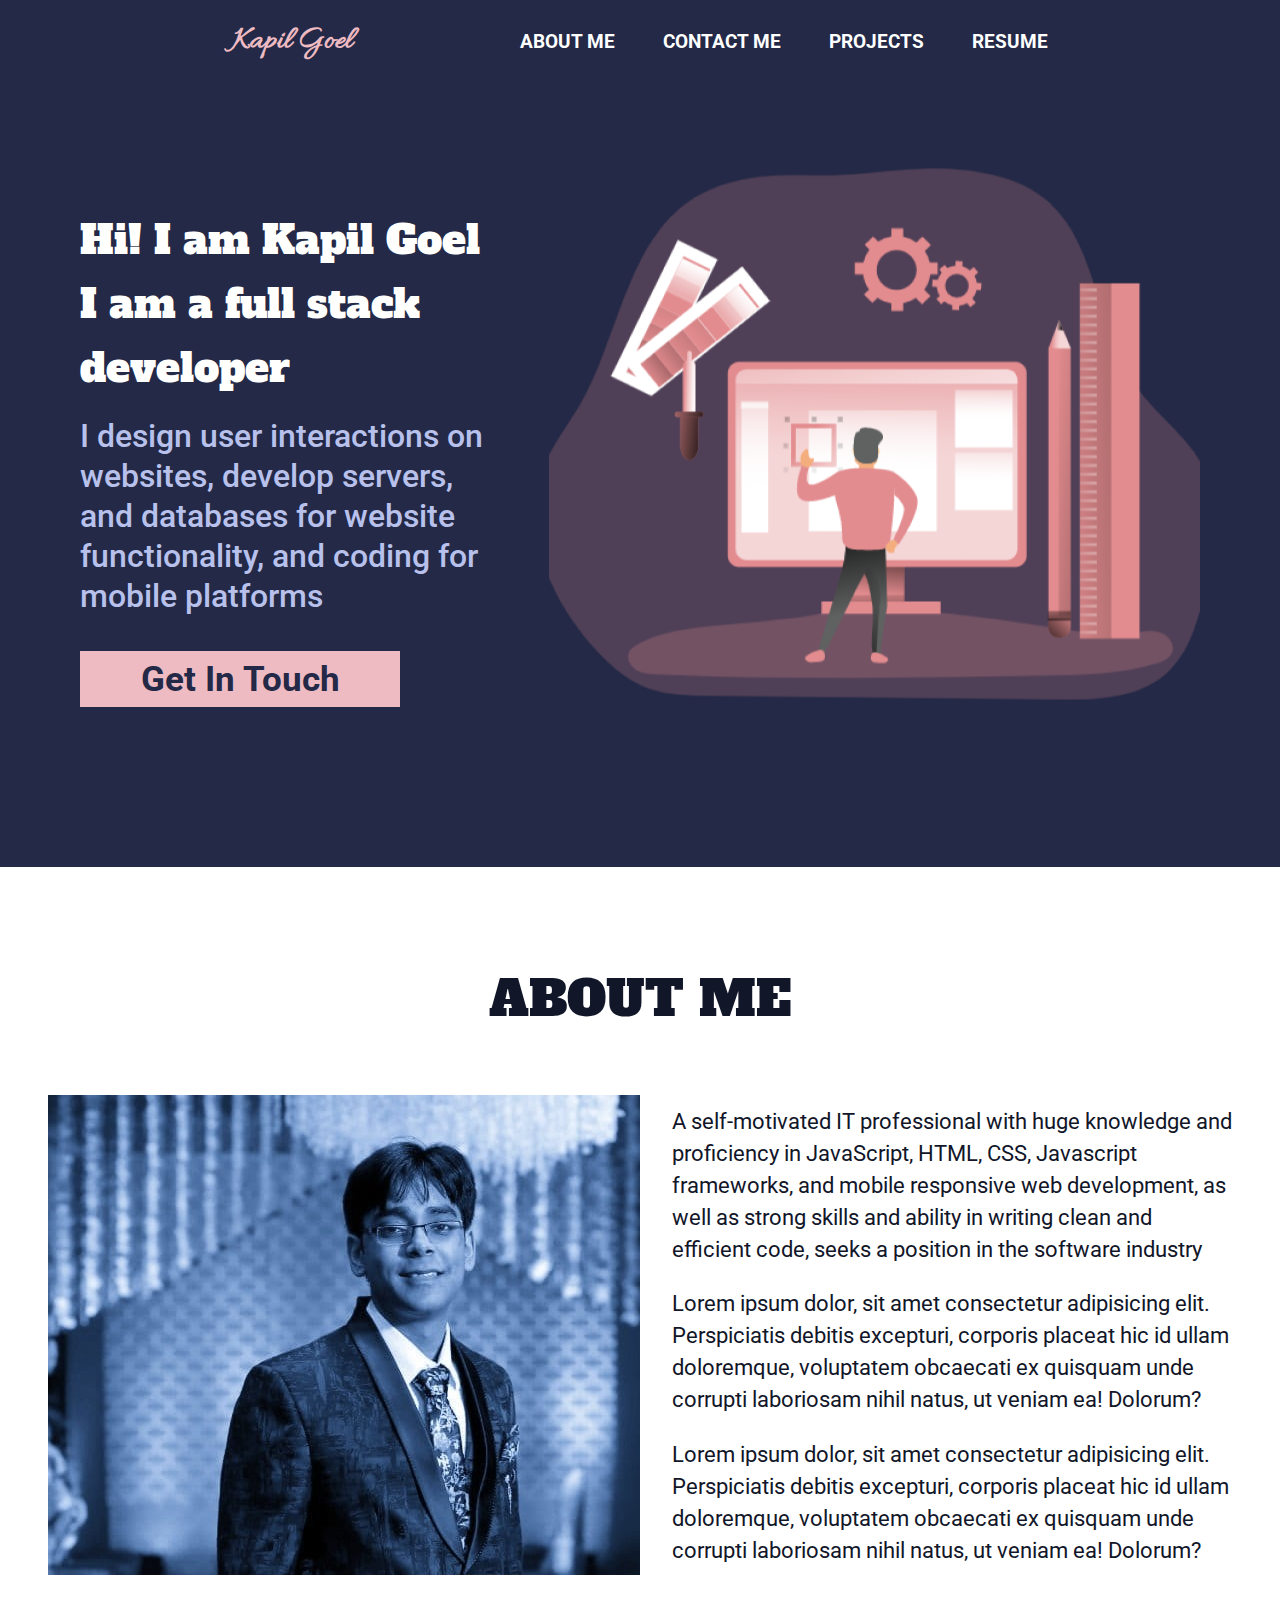
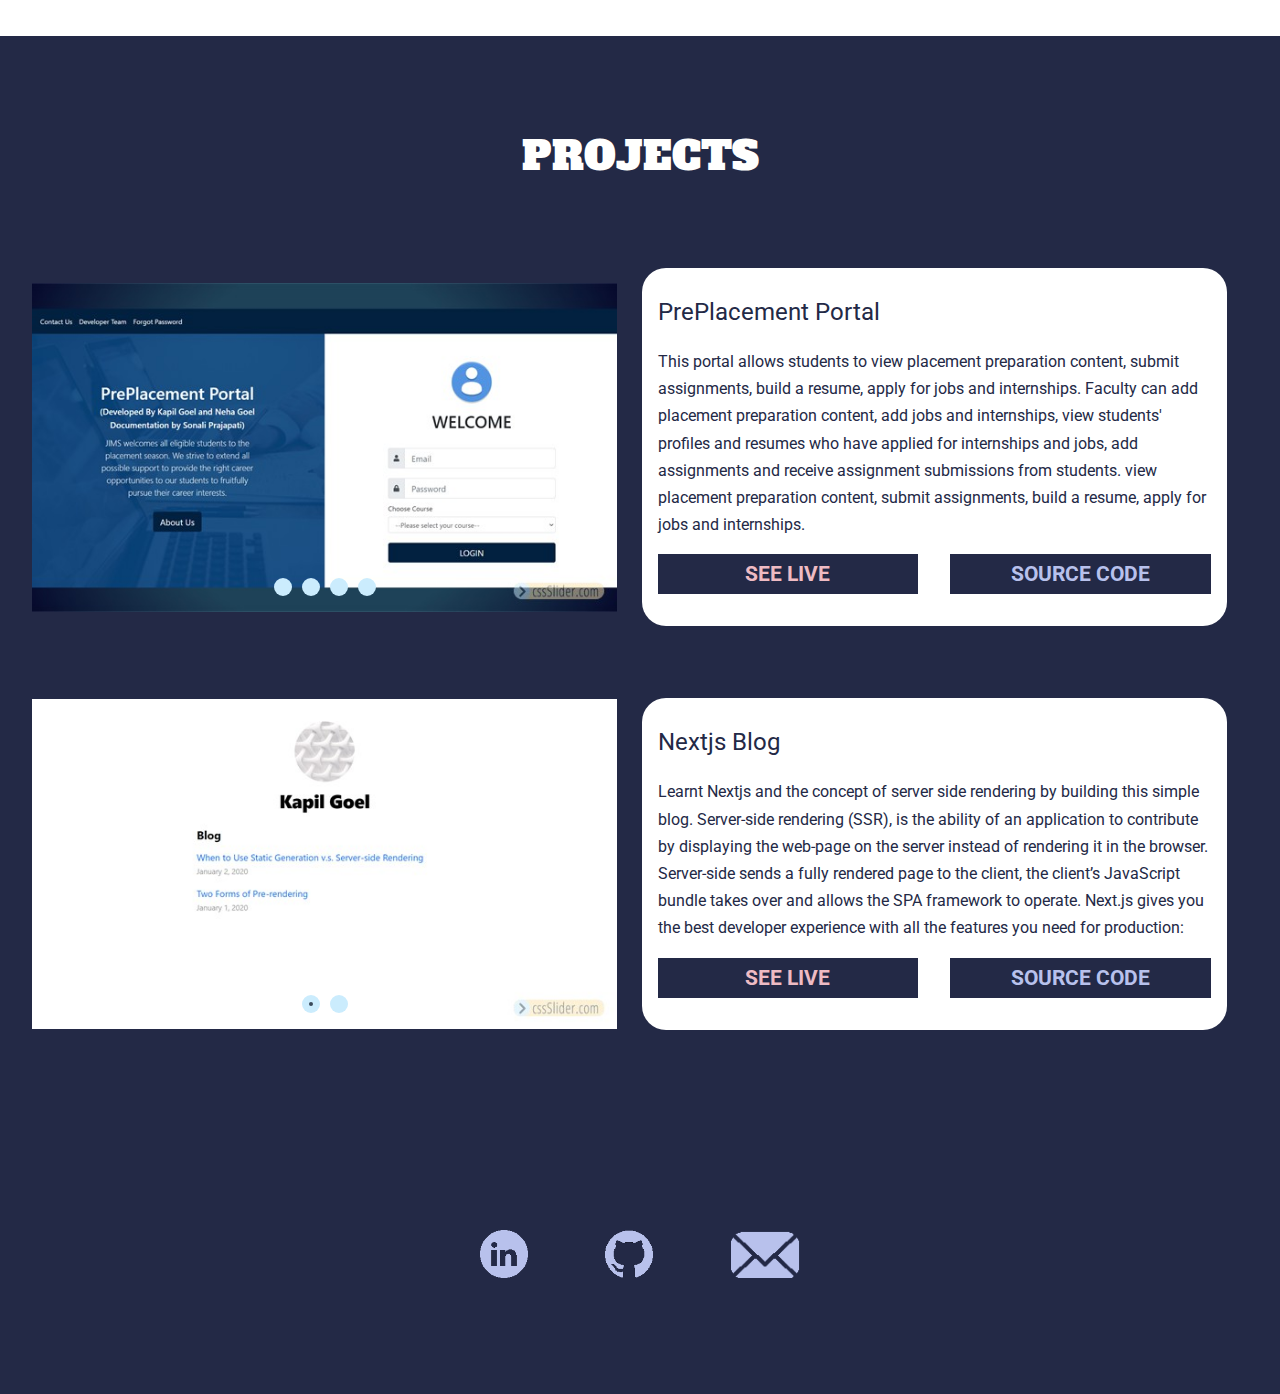
==== index.html @ 5feef0bc "first commit" ====
<!DOCTYPE html>
<html lang="en">
  <head>
    <meta charset="UTF-8" />
    <meta http-equiv="X-UA-Compatible" content="IE=edge" />
    <meta name="viewport" content="width=device-width, initial-scale=1.0" />
    <link rel="preconnect" href="https://fonts.gstatic.com" />
    <link
      href="https://fonts.googleapis.com/css2?family=Alfa+Slab+One&family=Allura&family=Roboto:wght@400;500;700;900&display=swap"
      rel="stylesheet"
    />
    <link rel="stylesheet" href="styles.css" />
    <script src="script.js"></script>
    <title>Kapil Goel</title>
  </head>
  <body>
    <header id="navbar">
      <h1 class="logo" id="logo">Kapil Goel</h1>
      <input type="checkbox" id="nav-toggle" class="nav-toggle" />
      <nav>
        <ul id="nav-ul">
          <li><a href="#aboutme" id="link1">About Me</a></li>
          <li><a href="mailto:kapil.wq@gmail.com" id="link2">Contact Me</a></li>
          <li><a href="#projects" id="link3">Projects</a></li>
          <li><a href="/assets/res.pdf" id="link4" target="_blank">Resume</a></li>
        </ul>
      </nav>
      <label for="nav-toggle" class="nav-toggle-label">
        <span></span>
      </label>
    </header>
    <section class="hero">
      <div class="hero__left">
        <p class="headline">
          <span>Hi! I am Kapil Goel</span>
          <span>I am a full stack developer</span>
        </p>
        <p class="hero__desc">
          I design user interactions on websites, develop servers, and databases
          for website functionality, and coding for mobile platforms
        </p>
        <a href="mailto:kapil.wq@gmail.com" class="getintouch"
          ><p>Get In Touch</p></a
        >
      </div>
      <div class="hero__image">
        <img src="/assets/image1.png" alt="" />
      </div>
    </section>
    <section class="aboutme" id="aboutme">
      <p class="aboutme__heading">ABOUT ME</p>
      <div class="aboutme__container">
        <div class="aboutme__image"></div>
        <div class="aboutme__para">
          <p>
            A self-motivated IT professional with huge knowledge and proficiency in JavaScript, 
            HTML, CSS, Javascript frameworks, and mobile responsive web development, as 
            well as strong skills and ability in writing clean and efficient code, seeks a position in 
            the software industry
          </p>
          <p>
           Lorem ipsum dolor, sit amet consectetur adipisicing elit. Perspiciatis debitis excepturi, corporis placeat hic id ullam doloremque, voluptatem obcaecati ex quisquam unde corrupti laboriosam nihil natus, ut veniam ea! Dolorum?
          </p>
          <p>
            Lorem ipsum dolor, sit amet consectetur adipisicing elit. Perspiciatis debitis excepturi, corporis placeat hic id ullam doloremque, voluptatem obcaecati ex quisquam unde corrupti laboriosam nihil natus, ut veniam ea! Dolorum?
           </p>
        </div>
      </div>
    </section>
    <section class="projects" id="projects">
      <p>PROJECTS</p>
      <div class="project-container">
        
        <div class="project-images">
          <!-- Start cssSlider.com -->
		<!-- Generated by cssSlider.com 2.1 -->
		<link rel="stylesheet" href="cssslider_files/csss_engine1/style.css">
		<!--[if IE]><link rel="stylesheet" href="cssslider_files/csss_engine1/ie.css"><![endif]-->
		<!--[if lte IE 9]><script type="text/javascript" src="cssslider_files/csss_engine1/ie.js"></script><![endif]-->
		 <div class='csslider1 no-autoplay '>
		<input name="cs_anchor1" id='cs_slide1_0' type="radio" class='cs_anchor slide' checked>
		<input name="cs_anchor1" id='cs_slide1_1' type="radio" class='cs_anchor slide' >
		<input name="cs_anchor1" id='cs_slide1_2' type="radio" class='cs_anchor slide' >
		<input name="cs_anchor1" id='cs_slide1_3' type="radio" class='cs_anchor slide' >
		<ul>
			<li class="cs_skeleton"><img src="cssslider_files/csss_images1/pr11.jpg" style="width: 100%;"></li>
			<li class='num0 img slide'> <img src='cssslider_files/csss_images1/pr11.jpg' alt='pr1-1' title='pr1-1' /></li>
			<li class='num1 img slide'> <img src='cssslider_files/csss_images1/pr12.jpg' alt='pr1-2' title='pr1-2' /></li>
			<li class='num2 img slide'> <img src='cssslider_files/csss_images1/pr13.jpg' alt='pr1-3' title='pr1-3' /></li>
			<li class='num3 img slide'> <img src='cssslider_files/csss_images1/pr14.jpg' alt='pr1-4' title='pr1-4' /></li>
		</ul><div class="cs_engine"><a href="http://cssslider.com">cssslider.com</a> by cssSlider.com v2.1</div>
		
		
		<div class='cs_arrowprev'>
			<label class='num0' for='cs_slide1_0'><span><i></i><b></b></span></label>
			<label class='num1' for='cs_slide1_1'><span><i></i><b></b></span></label>
			<label class='num2' for='cs_slide1_2'><span><i></i><b></b></span></label>
			<label class='num3' for='cs_slide1_3'><span><i></i><b></b></span></label>
		</div>
		<div class='cs_arrownext'>
			<label class='num0' for='cs_slide1_0'><span><i></i><b></b></span></label>
			<label class='num1' for='cs_slide1_1'><span><i></i><b></b></span></label>
			<label class='num2' for='cs_slide1_2'><span><i></i><b></b></span></label>
			<label class='num3' for='cs_slide1_3'><span><i></i><b></b></span></label>
		</div>
		<div class='cs_bullets'>
			<label class='num0' for='cs_slide1_0'> <span class='cs_point'></span>
				<span class='cs_thumb'><img src='cssslider_files/csss_tooltips1/pr11.jpg' alt='pr1-1' title='pr1-1' /></span></label>
			<label class='num1' for='cs_slide1_1'> <span class='cs_point'></span>
				<span class='cs_thumb'><img src='cssslider_files/csss_tooltips1/pr12.jpg' alt='pr1-2' title='pr1-2' /></span></label>
			<label class='num2' for='cs_slide1_2'> <span class='cs_point'></span>
				<span class='cs_thumb'><img src='cssslider_files/csss_tooltips1/pr13.jpg' alt='pr1-3' title='pr1-3' /></span></label>
			<label class='num3' for='cs_slide1_3'> <span class='cs_point'></span>
				<span class='cs_thumb'><img src='cssslider_files/csss_tooltips1/pr14.jpg' alt='pr1-4' title='pr1-4' /></span></label>
		</div>
		</div>
		<!-- End cssSlider.com -->
        </div>
        <div class="project__description-container">
          <p class="project-title">PrePlacement Portal</p>
          <p class="project-description">
            This portal allows students to view placement preparation content, submit assignments, build a resume, apply for jobs and internships. 
            Faculty can add placement preparation content, add jobs and internships, view students' profiles and resumes who have applied for internships 
            and jobs, add assignments and receive assignment submissions from students. view placement preparation content, submit assignments, build a resume, apply for jobs and internships.
          </p>
          <div class="project-buttons">
          <a href="https://placementpre.netlify.app/" class="seelive" target="_blank"
            ><p>SEE LIVE</p></a
          >
          <a href="https://github.com/kapilgoel1/Pre-Placement-Portal-Frontend" class="sourcecode" target="_blank"
            ><p>SOURCE CODE</p></a
          >
          </div>
        </div>
      </div>

      <div class="project-container">
        
        <div class="project-images">
         <!-- Start cssSlider.com -->
		<!-- Generated by cssSlider.com 2.1 -->
		<link rel="stylesheet" href="cssslider2_files/csss_engine1/style.css">
		<!--[if IE]><link rel="stylesheet" href="cssslider2_files/csss_engine1/ie.css"><![endif]-->
		<!--[if lte IE 9]><script type="text/javascript" src="cssslider2_files/csss_engine1/ie.js"></script><![endif]-->
		 <div class='csslider1 no-autoplay '>
		<input name="cs_anchor1" id='cs_slide1_0' type="radio" class='cs_anchor slide' checked>
		<input name="cs_anchor1" id='cs_slide1_1' type="radio" class='cs_anchor slide' >
		<input name="cs_anchor1" id='cs_play1' type="radio" class='cs_anchor' >
		<input name="cs_anchor1" id='cs_pause1_0' type="radio" class='cs_anchor pause'>
		<input name="cs_anchor1" id='cs_pause1_1' type="radio" class='cs_anchor pause'>
		<ul>
			<li class="cs_skeleton"><img src="cssslider2_files/csss_images1/pr21.jpg" style="width: 100%;"></li>
			<li class='num0 img slide'> <img src='cssslider2_files/csss_images1/pr21.jpg' alt='pr2-1' title='pr2-1' /></li>
			<li class='num1 img slide'> <img src='cssslider2_files/csss_images1/pr22.jpg' alt='pr2-2' title='pr2-2' /></li>
		</ul><div class="cs_engine"><a href="http://cssslider.com">cssslider.com</a> by cssSlider.com v2.1</div>
		
		<div class='cs_play_pause'>
			<label class='cs_play' for='cs_play1'><span><i></i><b></b></span></label>
			<label class='cs_pause num0' for='cs_pause1_0'><span><i></i><b></b></span></label>
			<label class='cs_pause num1' for='cs_pause1_1'><span><i></i><b></b></span></label>
			</div>
		<div class='cs_arrowprev'>
			<label class='num0' for='cs_slide1_0'><span><i></i><b></b></span></label>
			<label class='num1' for='cs_slide1_1'><span><i></i><b></b></span></label>
		</div>
		<div class='cs_arrownext'>
			<label class='num0' for='cs_slide1_0'><span><i></i><b></b></span></label>
			<label class='num1' for='cs_slide1_1'><span><i></i><b></b></span></label>
		</div>
		<div class='cs_bullets'>
			<label class='num0' for='cs_slide1_0'> <span class='cs_point'></span>
				<span class='cs_thumb'><img src='cssslider2_files/csss_tooltips1/pr21.jpg' alt='pr2-1' title='pr2-1' /></span></label>
			<label class='num1' for='cs_slide1_1'> <span class='cs_point'></span>
				<span class='cs_thumb'><img src='cssslider2_files/csss_tooltips1/pr22.jpg' alt='pr2-2' title='pr2-2' /></span></label>
		</div>
		</div>
		<!-- End cssSlider.com -->
        
        
        </div>
        <div class="project__description-container">
          <p class="project-title">Nextjs Blog</p>
          <p class="project-description">
            Learnt Nextjs and the concept of server side rendering by building this simple blog. 
            Server-side rendering (SSR), is the ability of an application to contribute by displaying 
            the web-page on the server instead of rendering it in the browser. Server-side sends a fully 
            rendered page to the client, the client’s JavaScript bundle takes over and allows the SPA framework to operate.
            Next.js gives you the best developer experience with all the features you need for production: 
          </p>
          <div class="project-buttons">
          <a href="nextjs-blog-rose-kappa.vercel.app" class="seelive" target="_blank"
            ><p>SEE LIVE</p></a
          >
          <a href="https://github.com/kapilgoel1/nextjs-blog" class="sourcecode" target="_blank"
            ><p>SOURCE CODE</p></a
          >
          </div>
        </div>
      </div>
    </section>

    <section class="contact-section">
      <div class="contact-links-group">


     
      <a href="https://www.linkedin.com/in/kapil-goel-820b36113/"><img src="/assets//image 5.png" alt=""></a>
      <a href="https://github.com/kapilgoel1"><img src="/assets//image 6.png" alt=""></a>
      <a href="mailto:kapil.wq@gmail.com"><img src="/assets//image 7.png" alt=""></a>
    </div>
    </section>
  </body>
</html>
---- styles.css ----
@import url('https://fonts.googleapis.com/css?family=Work+Sans:300,600');

:root {
  --background: #232946;
}

*,
*::before,
*::after {
  box-sizing: border-box;
}

body {
  margin: 0;
  font-family: Roboto;
  font-weight: 400;
}

/* navigation styles start here */

header {
  background: var(--background);
  text-align: center;
  position: fixed;
  z-index: 999;
  width: 100%;
}

/* changed this from the tutorial video to
   allow it to gain focus, making it tabbable */
.nav-toggle {
  position: absolute !important;
  top: -9999px !important;
  left: -9999px !important;
}

.nav-toggle:focus ~ .nav-toggle-label {
  outline: 3px solid rgba(lightblue, 0.75);
}

.nav-toggle-label {
  position: absolute;
  top: 0;
  left: 0;
  margin-left: 1em;
  height: 100%;
  display: flex;
  align-items: center;
}

.nav-toggle-label span,
.nav-toggle-label span::before,
.nav-toggle-label span::after {
  display: block;
  background: white;
  height: 2px;
  width: 2em;
  border-radius: 2px;
  position: relative;
}

.nav-toggle-label span::before,
.nav-toggle-label span::after {
  content: '';
  position: absolute;
}

.nav-toggle-label span::before {
  bottom: 7px;
}

.nav-toggle-label span::after {
  top: 7px;
}

nav {
  position: absolute;
  text-align: left;
  top: 100%;
  left: 0;
  background: var(--background);
  width: 100%;
  transform: scale(1, 0);
  transform-origin: top;
  transition: transform 400ms ease-in-out;
}

nav ul {
  margin: 0;
  padding: 0;
  list-style: none;
}

nav li {
  margin-bottom: 1em;
  margin-left: 1em;
}

nav a {
  color: white;
  text-decoration: none;
  font-size: 1.2rem;
  text-transform: uppercase;
  opacity: 0;
  transition: opacity 150ms ease-in-out;
  font-weight: bold;
}

nav a:hover {
  color: #000;
}

.nav-toggle:checked ~ nav {
  transform: scale(1, 1);
}

.nav-toggle:checked ~ nav a {
  opacity: 1;
  transition: opacity 250ms ease-in-out 250ms;
}

.logo {
  font-family: 'Allura', cursive;
  color: #eebbc3;
}

.logo-down {
  font-family: 'Allura', cursive;
  color: #232946;
}

@media screen and (min-width: 800px) {
  .nav-toggle-label {
    display: none;
  }

  header {
    display: grid;
    grid-template-columns: 1fr auto minmax(600px, 3fr) 1fr;
  }

  .logo {
    grid-column: 2 / 3;
  }

  nav {
    all: unset; /* this causes issues with Edge, since it's unsupported */

    /* the following lines are not from my video, but add Edge support */
    position: relative;
    text-align: left;
    transition: none;
    transform: scale(1, 1);
    background: none;
    top: initial;
    left: initial;
    /* end Edge support stuff */

    grid-column: 3 / 4;
    display: flex;
    justify-content: flex-end;
    align-items: center;
  }

  nav ul {
    display: flex;
  }

  nav li {
    margin-left: 3em;
    margin-bottom: 0;
  }

  nav a {
    opacity: 1;
    position: relative;
  }

  nav a::before {
    content: '';
    display: block;
    height: 5px;
    background: black;
    position: absolute;
    top: -0.75em;
    left: 0;
    right: 0;
    transform: scale(0, 1);
    transition: transform ease-in-out 250ms;
  }

  nav a:hover::before {
    transform: scale(1, 1);
  }
}

.scroll {
  background: #eebbc3;
  color: #232946;
}

.navbar-down {
  color: #232946;
}

.hero {
  padding: 10rem 5rem;
  text-align: center;

  background: #232946;
}

.headline {
  font-family: Alfa Slab One;
  font-style: normal;
  font-weight: normal;
  font-size: 2.5rem;
  line-height: 4rem;
  color: #fffffe;
  margin-bottom: 0;
  margin-top: 1rem;
}

.headline span {
  display: block;
}

.hero__desc {
  font-family: Roboto;
  font-style: normal;
  font-weight: 500;
  font-size: 2rem;
  line-height: 2.5rem;
  color: #b8c1ec;
  margin-top: 1rem;
}

.getintouch {
  display: block;
  text-decoration: none;
  width: 20rem;
  height: 3.5rem;
  background: #eebbc3;
  font-weight: bold;
  font-size: 2.2rem;
  text-align: center;
  color: #232946;
  line-height: 3.5rem;
  margin: 0 auto;
}

.hero__image {
  display: none;
}

.aboutme {
  padding: 3rem;
  text-align: center;
}

.aboutme__heading {
  font-family: Alfa Slab One;
  font-style: normal;
  font-weight: normal;
  font-size: 3.1rem;

  color: #121629;
}

.aboutme__image {
  background-image: url('/assets/photo4.jpg');
  height: 480px;
  background-repeat: no-repeat;
  width: 400px;
  margin: auto;
  background-position: 30% 0%;
}

.aboutme__para {
  font-family: Roboto;
  font-style: normal;
  font-weight: 400;
  font-size: 1.4rem;
  line-height: 2rem;

  color: #121629;
}

.projects {
  background-color: #232946;
  text-align: center;
  padding-top: 3rem;
}

.projects > p {
  font-family: Alfa Slab One;
  font-style: normal;
  font-weight: normal;
  font-size: 2.5rem;
  line-height: 4rem;
  text-align: center;
  color: #fffffe;
  padding-bottom: 1.5rem;
}

.project-images {
  display: flex;
  justify-content: center;
}

.project__description-container {
  background-color: #ffffff;
  max-width: 50rem;
  border-radius: 1.5rem;
  margin: 1rem auto;
  padding: 2rem 1rem;
}

.seelive {
  display: block;
  text-decoration: none;
  width: 20rem;
  height: 2.5rem;
  background: #232946;
  font-family: Roboto;
  font-style: normal;
  font-weight: bold;
  font-size: 1.3rem;
  text-align: center;
  color: #eebbc3;
  line-height: 2.5rem;
  margin: 0 auto;
}

.seelive > p {
  margin: 0;
}

.sourcecode {
  display: block;
  text-decoration: none;
  width: 20rem;
  height: 2.5rem;
  background: #232946;
  font-family: Roboto;
  font-style: normal;
  font-weight: bold;
  font-size: 1.3rem;
  text-align: center;
  color: #b8c1ec;
  line-height: 2.5rem;
  margin: 0 auto;
}

.sourcecode > p {
  margin: 0;
}

.project-title {
  font-size: 1.5rem;
  line-height: 1.5rem;
  color: #232946;
  margin-top: 0;
}

.project-description {
  font-size: 1rem;
  line-height: 1.7rem;

  color: #232946;
}

.project-buttons {
  display: flex;
  align-items: center;
  width: 100%;
}

.project-container {
  padding-bottom: 2.5rem;
}

.contact-section {
  background-color: #232946;
  padding-top: 9rem;
  padding-bottom: 7rem;
}

.contact-links-group {
  max-width: 20rem;
  display: flex;
  justify-content: space-between;
  margin: auto;
}

.contact-links-group img {
  height: 3rem;
}

@media only screen and (min-width: 1200px) {
  .hero {
    display: flex;
    text-align: left;
  }

  .getintouch {
    margin: 0 0;
  }

  .hero__left {
    padding-right: 2rem;
  }

  .hero__image {
    display: block;
    padding-left: 2rem;
  }

  .hero__image img {
    position: relative;
    top: 50%;
    transform: translateY(-50%);
  }

  .headline {
    margin-top: 3rem;
  }

  .aboutme__container {
    display: flex;
  }
  .aboutme__image {
    flex: 1 1 50%;
    background-position: 0% 0%;
  }
  .aboutme__para {
    flex: 1 1 50%;
    padding-left: 2rem;
    text-align: left;
  }
  .project-container {
    padding-left: 2rem;
    padding-right: 1.8rem;
    display: flex;
    align-items: center;
  }
  .project-images {
    width: 48%;
  }
  .project__description-container {
    width: 48%;
    text-align: left;
  }
  .seelive {
    margin-right: 1rem;
  }
  .sourcecode {
    margin-left: 1rem;
  }
}

@media only screen and (max-width: 700px) {
  .project__description-container {
    margin-left: 1rem;
    margin-right: 1rem;
  }
}
---- cssslider_files/csss_engine1/style.css ----
/* ------------- General ------------- */
@import url(https://fonts.googleapis.com/css?family=Open+Sans+Condensed:300&subset=latin,cyrillic-ext,greek-ext,greek,vietnamese,latin-ext,cyrillic);
@font-face {
	font-family: "cs-ctrl-basic";
	src: url("cs-ctrl-basic.eot");
	src: url("cs-ctrl-basic.eot#iefix") format("embedded-opentype"),
			url("cs-ctrl-basic.woff") format("woff"),
			url("cs-ctrl-basic.ttf") format("truetype"),
			url("cs-ctrl-basic.svg#basic") format("svg");
	font-weight: normal;
	font-style: normal;
}

.csslider1 {
  display: inline-block;
  position: relative;
  max-width: 640px;
  
  

  width: 100%;
}
.csslider1,
.csslider1 *,
.csslider1 *:after,
.csslider1 *:before {
  -webkit-box-sizing: content-box;
  -moz-box-sizing: content-box;
  box-sizing: content-box;
}
.csslider1 > .cs_anchor {
  display: none;
}
.csslider1 > ul {
  position: relative;
  z-index: 1;
  font-size: 0;
  line-height: 0;
  margin: 0 auto;
  padding: 0;
  
  overflow: hidden;
  white-space: nowrap;
}
.csslider1 > ul > .cs_skeleton {
  width: 100%;
  visibility: hidden;
  font-size: 0px;
  line-height: 0;
}

.csslider1 > ul > .slide.img img {
  width: 100%;
}



.csslider1 > ul > .slide.img a {
  font-size: 0pt;
  color: transparent;
}
.csslider1 > ul > .slide {
  position: relative;
  display: inline-block;
  width: 100%;
  height: 100%;
  overflow: hidden;
  font-size: 15px;
  font-size: initial;
  line-height: normal;
  white-space: normal;
  vertical-align: top;
  -webkit-box-sizing: border-box;
  -moz-box-sizing: border-box;
  box-sizing: border-box;

  -webkit-transform: translate3d(0,0,0);
  transform: translate3d(0,0,0);
}
.csslider1 .cs_engine{
  position: absolute;
  top: -9999px;
  left: -9999px;
  font-size: 0pt;
  opacity: 0;
  filter: alpha(opacity=0);
}

.csslider1 > ul > li.img,
.csslider1 > .cs_arrowprev,
.csslider1 > .cs_arrownext,
.csslider1 > .cs_bullets,
.csslider1 > .cs_play_pause {
  -webkit-touch-callout: none;
  -webkit-user-select: none;
  -moz-user-select: none;
  -ms-user-select: none;
  user-select: none;
}
/* ------------- /General Styles ------------- */

/* ------------- General Arrows ------------- */
.csslider1 > .cs_arrowprev,
.csslider1 > .cs_arrownext {
  position: absolute;
  top: 50%;
  z-index: 5;
  -webkit-box-sizing: content-box;
  -moz-box-sizing: content-box;
  box-sizing: content-box;
}
.csslider1 > .cs_arrowprev > label,
.csslider1 > .cs_arrownext > label {
  position: absolute;
  text-decoration: none;
  cursor: pointer;
  opacity: 0;
  z-index: -1;
}
.csslider1 > .cs_arrowprev {
  left: 0;
}
.csslider1 > .cs_arrownext {
  right: 0;
}

.csslider1 > .slide:checked ~ .cs_arrowprev > label,
.csslider1 > .slide:checked ~ .cs_arrownext > label {
  opacity: 0;
  z-index: -1;
}



.csslider1 > #cs_slide1_0:checked ~ .cs_arrowprev > label.num3,
.csslider1 > #cs_pause1_0:checked ~ .cs_arrowprev > label.num3,
.csslider1 > #cs_slide1_0:checked ~ .cs_arrownext > label.num1,
.csslider1 > #cs_pause1_0:checked ~ .cs_arrownext > label.num1, 
.csslider1 > #cs_slide1_1:checked ~ .cs_arrowprev > label.num0,
.csslider1 > #cs_pause1_1:checked ~ .cs_arrowprev > label.num0,
.csslider1 > #cs_slide1_1:checked ~ .cs_arrownext > label.num2,
.csslider1 > #cs_pause1_1:checked ~ .cs_arrownext > label.num2, 
.csslider1 > #cs_slide1_2:checked ~ .cs_arrowprev > label.num1,
.csslider1 > #cs_pause1_2:checked ~ .cs_arrowprev > label.num1,
.csslider1 > #cs_slide1_2:checked ~ .cs_arrownext > label.num3,
.csslider1 > #cs_pause1_2:checked ~ .cs_arrownext > label.num3, 
.csslider1 > #cs_slide1_3:checked ~ .cs_arrowprev > label.num2,
.csslider1 > #cs_pause1_3:checked ~ .cs_arrowprev > label.num2,
.csslider1 > #cs_slide1_3:checked ~ .cs_arrownext > label.num0,
.csslider1 > #cs_pause1_3:checked ~ .cs_arrownext > label.num0 {
  opacity: 1;
  z-index: 5;
}


/* ------------- /General Arrows ------------- */

/* ------------- General Bullets ------------- */
.csslider1 > .cs_bullets {
  position: absolute;
  left: 0;
  width: 100%;
  z-index: 6;
  font-size: 0;
  line-height: 8pt;
  text-align: center;
}
.csslider1 > .cs_bullets > div {
  margin-left: -50%;
  width: 100%;
}
.csslider1 > .cs_bullets > label {
  position: relative;
  display: inline-block;
  cursor: pointer;
}
.csslider1 > .cs_bullets > label > .cs_thumb {
  visibility: hidden;
  position: absolute;
  opacity: 0;
  z-index: 1;
  line-height: 0;
  left: -42.5px;
  top: -48px;
}
.csslider1 > .cs_bullets > label > .cs_thumb > img {
  max-width: none;
}
/* ------------- /General Bullets ------------- */

/* ------------- Effect ------------- */
.csslider1 > ul > .slide.num0 {
  left: 0%;
}
.csslider1 > ul > .slide.num1 {
  left: 100%;
}
.csslider1 > ul > .slide.num2 {
  left: 200%;
}
.csslider1 > ul > .slide.num3 {
  left: 300%;
}
 


.csslider1 > #cs_slide1_0:checked ~ ul > .slide,
.csslider1 > #cs_pause1_0:checked ~ ul > .slide {
  -webkit-transform: translateX(0%);
  transform: translateX(0%);
}
.csslider1 > #cs_slide1_1:checked ~ ul > .slide,
.csslider1 > #cs_pause1_1:checked ~ ul > .slide {
  -webkit-transform: translateX(-100%);
  transform: translateX(-100%);
}
.csslider1 > #cs_slide1_2:checked ~ ul > .slide,
.csslider1 > #cs_pause1_2:checked ~ ul > .slide {
  -webkit-transform: translateX(-200%);
  transform: translateX(-200%);
}
.csslider1 > #cs_slide1_3:checked ~ ul > .slide,
.csslider1 > #cs_pause1_3:checked ~ ul > .slide {
  -webkit-transform: translateX(-300%);
  transform: translateX(-300%);
}
 


.csslider1 > ul > .slide {
  position: absolute;
  top: 0;
  left: 0;
  display: inline-block;
  opacity: 1;

  -webkit-transition: -webkit-transform 600ms;
  transition: -webkit-transform 600ms, transform 600ms;

  
  -webkit-transform: scale(1);
  transform: scale(1);
}



/* ------------- /Effect ------------- */

/* ------------- Template Show on hover ------------- */
.csslider1 > .cs_play_pause {
  -webkit-transition: .4s all 0s ease;
  transition: .4s all 0s ease;
}
.csslider1 > .cs_arrowprev {
  -webkit-transition: .4s all .15s ease;
  transition: .4s all .15s ease;
}
.csslider1 > .cs_arrownext {
  -webkit-transition: .4s all .3s ease;
  transition: .4s all .3s ease;
}
.csslider1 > .cs_arrowprev,
.csslider1 > .cs_arrownext,
.csslider1 > .cs_play_pause {
  opacity: 0;
  -webkit-transform: translateY(-30px);
  transform: translateY(-30px);
}

.csslider1:hover > .cs_arrowprev,
.csslider1:hover > .cs_arrownext,
.csslider1:hover > .cs_play_pause {
  opacity: 1;
  -webkit-transform: translateY(0);
  transform: translateY(0);
}
/* ------------- /Template Show on hover ------------- */

/* ------------- Template Arrows ------------- */
.csslider1 > .cs_arrowprev > label,
.csslider1 > .cs_arrownext > label {
  padding: 17px;
  height: 23px;
  width: 23px;
  margin-top: -28px;
  margin-left: -28px;

  background-color: #CBECFD;

  border-radius: 50%;
}
.csslider1 > .cs_arrowprev > label,
.csslider1 > .cs_arrownext > label,
.csslider1 > .cs_arrowprev > label span:after,
.csslider1 > .cs_arrownext > label span:after {
  -webkit-transition: background-color 0.4s, color 0.4s;
  transition: background-color 0.4s, color 0.4s;
}
.csslider1 > .cs_arrowprev {
  margin-left: 2px;
  left: 45px;
}
.csslider1 > .cs_arrownext {
  margin-right: 2px;
  right: 45px;
}
.csslider1 > .cs_arrowprev > label span,
.csslider1 > .cs_arrownext > label span {
  display: block;
  color: #3A4A5A;
}
.csslider1 > .cs_arrowprev > label span:after,
.csslider1 > .cs_arrownext > label span:after {
  display: block;
  font: 21px "cs-ctrl-basic";
  line-height: 23px;
  text-align: center;
}
/* IE10+ hack */
_:-ms-input-placeholder, :root .csslider1 > .cs_arrowprev > label span:after {
  line-height: 29px;
}
_:-ms-input-placeholder, :root .csslider1 > .cs_arrownext > label span:after {
  line-height: 29px;
}

.csslider1 > .cs_arrowprev > label span:after {
  content: '\e800';
}
.csslider1 > .cs_arrownext > label span:after {
  content: '\e801';
}

.csslider1 > .cs_arrowprev:hover > label,
.csslider1 > .cs_arrownext:hover > label {
  background-color: #e5f6fe;
}

.csslider1 > .cs_arrownext:hover > label span {
  color: #000;
  -webkit-animation: nextArrow1 .7s infinite ease-in-out;
  animation: nextArrow1 .7s infinite ease-in-out;
}
.csslider1 > .cs_arrowprev:hover > label span {
  color: #000;
  -webkit-animation: prevArrow1 .7s infinite ease-in-out;
  animation: prevArrow1 .7s infinite ease-in-out;
}


@keyframes nextArrow1 {
  0%, 100% {
    -webkit-transform: translateX(0px);
    transform: translateX(0px);
  }
  25% {
    -webkit-transform: translateX(2px);
    transform: translateX(2px);
  }
  75% {
    -webkit-transform: translateX(-2px);
    transform: translateX(-2px);
  }
}
@-webkit-keyframes nextArrow1 {
  0%, 100% {
    -webkit-transform: translateX(0px);
    transform: translateX(0px);
  }
  25% {
    -webkit-transform: translateX(2px);
    transform: translateX(2px);
  }
  75% {
    -webkit-transform: translateX(-2px);
    transform: translateX(-2px);
  }
}

@-webkit-keyframes prevArrow1 {
  0%, 100% {
    -webkit-transform: translateX(0px);
    transform: translateX(0px);
  }
  25% {
    -webkit-transform: translateX(-2px);
    transform: translateX(-2px);
  }
  75% {
    -webkit-transform: translateX(2px);
    transform: translateX(2px);
  }
}
@keyframes prevArrow1 {
  0%, 100% {
    -webkit-transform: translateX(0px);
    transform: translateX(0px);
  }
  25% {
    -webkit-transform: translateX(-2px);
    transform: translateX(-2px);
  }
  75% {
    -webkit-transform: translateX(2px);
    transform: translateX(2px);
  }
}
/* ------------- /Template Arrows ------------- */

/* ------------- Template Bullets ------------- */
.csslider1 > .cs_bullets {
  bottom: 5px;
  margin-bottom: 5px;
}
.csslider1 > .cs_bullets > label {
  border-radius: 50%;
  margin: 0 5px;
  padding: 9px;
  background: #CBECFD;
}


.csslider1 > .cs_bullets > label > .cs_thumb {
  border: 3px solid #CBECFD;
  margin-top: -150%;
  margin-left: 3px;
  -webkit-transition: all 0.3s;
  transition: all 0.3s;
}
.csslider1 > .cs_bullets > label > .cs_thumb:before {
  content: '';
  position: absolute;
  width: 0; 
  height: 0; 
  left: 50%;
  margin-left: -4px;
  bottom: -9px;
  border-left: 7px solid transparent;
  border-right: 7px solid transparent;
  
  border-top: 7px solid #CBECFD;
}
.csslider1 > .cs_bullets > label:hover > .cs_thumb {
  margin-top: -12px;
  opacity: 1;
  visibility: visible;
}



.csslider1 > .cs_bullets > label > .cs_point {
  position: absolute;
  left: 50%;
  top: 50%;
  margin-left: -2px;
  margin-top: -2px;
  background: transparent;
  border-radius: 50%;
  padding: 2px;
}

.csslider1 > .cs_bullets > label:hover > .cs_point,

.csslider1 > #cs_slide1_0:checked ~ .cs_bullets > label.num0 > .cs_point,
.csslider1 > #cs_pause1_0:checked ~ .cs_bullets > label.num0 > .cs_point,
.csslider1 > #cs_slide1_1:checked ~ .cs_bullets > label.num1 > .cs_point,
.csslider1 > #cs_pause1_1:checked ~ .cs_bullets > label.num1 > .cs_point,
.csslider1 > #cs_slide1_2:checked ~ .cs_bullets > label.num2 > .cs_point,
.csslider1 > #cs_pause1_2:checked ~ .cs_bullets > label.num2 > .cs_point,
.csslider1 > #cs_slide1_3:checked ~ .cs_bullets > label.num3 > .cs_point,
.csslider1 > #cs_pause1_3:checked ~ .cs_bullets > label.num3 > .cs_point {
  background: #3A4A5A;
}




/* ------------- Template /Bullets ------------- */
/* hide description & bullets on mobile devices */
@media
only screen and (max-width: 480px),
only screen and (-webkit-max-device-pixel-ratio: 2)      and (max-width: 480px),
only screen and (   max--moz-device-pixel-ratio: 2)      and (max-width: 480px),
only screen and (     -o-max-device-pixel-ratio: 2/1)    and (max-width: 480px),
only screen and (        max-device-pixel-ratio: 2)      and (max-width: 480px),
only screen and (                max-resolution: 192dpi) and (max-width: 480px),
only screen and (                max-resolution: 2dppx)  and (max-width: 480px) { 
  .csslider1 > .cs_description,
  .csslider1 > .cs_bullets {
    display: none;
  }
}
---- cssslider_files/csss_engine1/ie.css ----
.csslider1 > .cs_arrowprev > label:after,
.csslider1 > .cs_arrownext > label:after {
  line-height: 30px;
}
.csslider1 > .cs_play_pause > label:after {
  line-height: 28px;
}
---- cssslider2_files/csss_engine1/style.css ----
/* ------------- General ------------- */
@import url(https://fonts.googleapis.com/css?family=Open+Sans+Condensed:300&subset=latin,cyrillic-ext,greek-ext,greek,vietnamese,latin-ext,cyrillic);
@font-face {
	font-family: "cs-ctrl-basic";
	src: url("cs-ctrl-basic.eot");
	src: url("cs-ctrl-basic.eot#iefix") format("embedded-opentype"),
			url("cs-ctrl-basic.woff") format("woff"),
			url("cs-ctrl-basic.ttf") format("truetype"),
			url("cs-ctrl-basic.svg#basic") format("svg");
	font-weight: normal;
	font-style: normal;
}

.csslider1 {
  display: inline-block;
  position: relative;
  max-width: 640px;
  
  

  width: 100%;
}
.csslider1,
.csslider1 *,
.csslider1 *:after,
.csslider1 *:before {
  -webkit-box-sizing: content-box;
  -moz-box-sizing: content-box;
  box-sizing: content-box;
}
.csslider1 > .cs_anchor {
  display: none;
}
.csslider1 > ul {
  position: relative;
  z-index: 1;
  font-size: 0;
  line-height: 0;
  margin: 0 auto;
  padding: 0;
  
  overflow: hidden;
  white-space: nowrap;
}
.csslider1 > ul > .cs_skeleton {
  width: 100%;
  visibility: hidden;
  font-size: 0px;
  line-height: 0;
}

.csslider1 > ul > .slide.img img {
  width: 100%;
}



.csslider1 > ul > .slide.img a {
  font-size: 0pt;
  color: transparent;
}
.csslider1 > ul > .slide {
  position: relative;
  display: inline-block;
  width: 100%;
  height: 100%;
  overflow: hidden;
  font-size: 15px;
  font-size: initial;
  line-height: normal;
  white-space: normal;
  vertical-align: top;
  -webkit-box-sizing: border-box;
  -moz-box-sizing: border-box;
  box-sizing: border-box;

  -webkit-transform: translate3d(0,0,0);
  transform: translate3d(0,0,0);
}
.csslider1 .cs_engine{
  position: absolute;
  top: -9999px;
  left: -9999px;
  font-size: 0pt;
  opacity: 0;
  filter: alpha(opacity=0);
}

.csslider1 > ul > li.img,
.csslider1 > .cs_arrowprev,
.csslider1 > .cs_arrownext,
.csslider1 > .cs_bullets,
.csslider1 > .cs_play_pause {
  -webkit-touch-callout: none;
  -webkit-user-select: none;
  -moz-user-select: none;
  -ms-user-select: none;
  user-select: none;
}
/* ------------- /General Styles ------------- */

/* ------------- General Arrows ------------- */
.csslider1 > .cs_arrowprev,
.csslider1 > .cs_arrownext {
  position: absolute;
  top: 50%;
  z-index: 5;
  -webkit-box-sizing: content-box;
  -moz-box-sizing: content-box;
  box-sizing: content-box;
}
.csslider1 > .cs_arrowprev > label,
.csslider1 > .cs_arrownext > label {
  position: absolute;
  text-decoration: none;
  cursor: pointer;
  opacity: 0;
  z-index: -1;
}
.csslider1 > .cs_arrowprev {
  left: 0;
}
.csslider1 > .cs_arrownext {
  right: 0;
}

.csslider1 > .slide:checked ~ .cs_arrowprev > label,
.csslider1 > .slide:checked ~ .cs_arrownext > label {
  opacity: 0;
  z-index: -1;
}



.csslider1 > #cs_slide1_0:checked ~ .cs_arrowprev > label.num1,
.csslider1 > #cs_pause1_0:checked ~ .cs_arrowprev > label.num1,
.csslider1 > #cs_slide1_0:checked ~ .cs_arrownext > label.num1,
.csslider1 > #cs_pause1_0:checked ~ .cs_arrownext > label.num1, 
.csslider1 > #cs_slide1_1:checked ~ .cs_arrowprev > label.num0,
.csslider1 > #cs_pause1_1:checked ~ .cs_arrowprev > label.num0,
.csslider1 > #cs_slide1_1:checked ~ .cs_arrownext > label.num0,
.csslider1 > #cs_pause1_1:checked ~ .cs_arrownext > label.num0 {
  opacity: 1;
  z-index: 5;
}


@-webkit-keyframes arrow1 {
  0%, 49.99% { opacity: 1; z-index: 5; }
  50%, 100%  { opacity: 0; z-index: -1; }
}
@keyframes arrow1 {
  0%, 49.99% { opacity: 1; z-index: 5; }
  50%, 100%  { opacity: 0; z-index: -1; }
}


.csslider1 > #cs_play1:checked ~ .cs_arrowprev > label.num1,
.csslider1 > #cs_play1:checked ~ .cs_arrownext > label.num1 {
  -webkit-animation: arrow1 13600ms infinite -800ms;
  animation: arrow1 13600ms infinite -800ms;
}
.csslider1 > #cs_play1:checked ~ .cs_arrowprev > label.num0,
.csslider1 > #cs_play1:checked ~ .cs_arrownext > label.num0 {
  -webkit-animation: arrow1 13600ms infinite 6000ms;
  animation: arrow1 13600ms infinite 6000ms;
}


.csslider1 > .slide:checked ~ .cs_arrowprev > label,
.csslider1 > .slide:checked ~ .cs_arrownext > label,
.csslider1 > .pause:checked ~ .cs_arrowprev > label,
.csslider1 > .pause:checked ~ .cs_arrownext > label {
  -webkit-animation: none;
  animation: none;
}


/* ------------- /General Arrows ------------- */

/* ------------- General Bullets ------------- */
.csslider1 > .cs_bullets {
  position: absolute;
  left: 0;
  width: 100%;
  z-index: 6;
  font-size: 0;
  line-height: 8pt;
  text-align: center;
}
.csslider1 > .cs_bullets > div {
  margin-left: -50%;
  width: 100%;
}
.csslider1 > .cs_bullets > label {
  position: relative;
  display: inline-block;
  cursor: pointer;
}
.csslider1 > .cs_bullets > label > .cs_thumb {
  visibility: hidden;
  position: absolute;
  opacity: 0;
  z-index: 1;
  line-height: 0;
  left: -42.5px;
  top: -48px;
}
.csslider1 > .cs_bullets > label > .cs_thumb > img {
  max-width: none;
}
/* ------------- /General Bullets ------------- */

/* ------------- General Play Pause ------------- */
.csslider1 > .cs_play_pause {
  position: absolute;
  top: 50%;
  left: 50%;
  z-index: 5;
}
.csslider1 > .cs_play_pause > label {
  position: absolute;
  cursor: pointer;
}
.csslider1 > #cs_play1:checked ~ .cs_play_pause > .cs_pause,
.csslider1 > .slide:checked ~ .cs_play_pause > .cs_play,
.csslider1 > .pause:checked ~ .cs_play_pause > .cs_play {
  display: block;
  z-index: 5;
}
.csslider1 > #cs_play1:checked ~ .cs_play_pause > .cs_play,
.csslider1 > .slide:checked ~ .cs_play_pause > .cs_pause,
.csslider1 > .pause:checked ~ .cs_play_pause > .cs_pause {
  display: none;
  z-index: -1;
}



@-webkit-keyframes pauseChange1 {
  0%, 49.99% { opacity: 1; z-index: 5; }
  50%, 100%  { opacity: 0; z-index: -1; }
}
@keyframes pauseChange1 {
  0%, 49.99% { opacity: 1; z-index: 5; }
  50%, 100%  { opacity: 0; z-index: -1; }
}


.csslider1 > #cs_play1:checked ~ .cs_play_pause > .cs_pause.num0 {
  opacity: 0;
  z-index: -1;
  -webkit-animation: pauseChange1 13600ms infinite -800ms;
  animation: pauseChange1 13600ms infinite -800ms;
}
.csslider1 > #cs_play1:checked ~ .cs_play_pause > .cs_pause.num1 {
  opacity: 0;
  z-index: -1;
  -webkit-animation: pauseChange1 13600ms infinite 6000ms;
  animation: pauseChange1 13600ms infinite 6000ms;
}


.csslider1 > .slide:checked ~ .cs_play_pause > .cs_pause,
.csslider1 > .pause:checked ~ .cs_play_pause > .cs_pause {
  -webkit-animation: none;
  animation: none;
}


/* ------------- /General Play Pause ------------- */

/* ------------- Effect ------------- */
.csslider1 > ul > .slide.num0 {
  left: 0%;
}
.csslider1 > ul > .slide.num1 {
  left: 100%;
}
 


.csslider1 > #cs_slide1_0:checked ~ ul > .slide,
.csslider1 > #cs_pause1_0:checked ~ ul > .slide {
  -webkit-transform: translateX(0%);
  transform: translateX(0%);
}
.csslider1 > #cs_slide1_1:checked ~ ul > .slide,
.csslider1 > #cs_pause1_1:checked ~ ul > .slide {
  -webkit-transform: translateX(-100%);
  transform: translateX(-100%);
}
 


.csslider1 > ul > .slide {
  position: absolute;
  top: 0;
  left: 0;
  display: inline-block;
  opacity: 1;

  -webkit-transition: -webkit-transform 800ms;
  transition: -webkit-transform 800ms, transform 800ms;

  
  -webkit-transform: scale(1);
  transform: scale(1);
}



@-webkit-keyframes slide1 {
  0%, 44.11764705882353%  { -webkit-transform: translateX(0%); transform: translateX(0%); }
  50%, 94.11764705882354%  { -webkit-transform: translateX(-100%); transform: translateX(-100%); }
  
}
@keyframes slide1 {
  0%, 44.11764705882353%  { -webkit-transform: translateX(0%); transform: translateX(0%); }
  50%, 94.11764705882354%  { -webkit-transform: translateX(-100%); transform: translateX(-100%); }
  
}

@-webkit-keyframes slide1-ie {
  0%, 44.11764705882353%  { margin-left: 0%; }
  50%, 94.11764705882354%  { margin-left: -100%; }
  
}
@keyframes slide1-ie {
  0%, 44.11764705882353%  { margin-left: 0%; }
  50%, 94.11764705882354%  { margin-left: -100%; }
  
}

.csslider1  > #cs_play1:checked ~ ul > .slide {
  
  -webkit-animation: slide1 13600ms infinite;
  animation: slide1 13600ms infinite;
  
}
/* IE 10+ hack - cant animate translate :( */
@media screen and (-ms-high-contrast: active), (-ms-high-contrast: none) {
  .csslider1  > #cs_play1:checked ~ ul > .slide {
    animation: slide1-ie 13600ms infinite;
  }
}


.csslider1 > #cs_play1:checked ~ ul > .slide,
.csslider1 > .pause:checked ~ ul > .slide {
  -webkit-transition: none;
  transition: none;
}


/* ------------- /Effect ------------- */

/* ------------- Template Show on hover ------------- */
.csslider1 > .cs_play_pause {
  -webkit-transition: .4s all 0s ease;
  transition: .4s all 0s ease;
}
.csslider1 > .cs_arrowprev {
  -webkit-transition: .4s all .15s ease;
  transition: .4s all .15s ease;
}
.csslider1 > .cs_arrownext {
  -webkit-transition: .4s all .3s ease;
  transition: .4s all .3s ease;
}
.csslider1 > .cs_arrowprev,
.csslider1 > .cs_arrownext,
.csslider1 > .cs_play_pause {
  opacity: 0;
  -webkit-transform: translateY(-30px);
  transform: translateY(-30px);
}

.csslider1:hover > .cs_arrowprev,
.csslider1:hover > .cs_arrownext,
.csslider1:hover > .cs_play_pause {
  opacity: 1;
  -webkit-transform: translateY(0);
  transform: translateY(0);
}
/* ------------- /Template Show on hover ------------- */

/* ------------- Template Arrows ------------- */
.csslider1 > .cs_arrowprev > label,
.csslider1 > .cs_arrownext > label {
  padding: 17px;
  height: 23px;
  width: 23px;
  margin-top: -28px;
  margin-left: -28px;

  background-color: #CBECFD;

  border-radius: 50%;
}
.csslider1 > .cs_arrowprev > label,
.csslider1 > .cs_arrownext > label,
.csslider1 > .cs_arrowprev > label span:after,
.csslider1 > .cs_arrownext > label span:after {
  -webkit-transition: background-color 0.4s, color 0.4s;
  transition: background-color 0.4s, color 0.4s;
}
.csslider1 > .cs_arrowprev {
  margin-left: 2px;
  left: 45px;
}
.csslider1 > .cs_arrownext {
  margin-right: 2px;
  right: 45px;
}
.csslider1 > .cs_arrowprev > label span,
.csslider1 > .cs_arrownext > label span {
  display: block;
  color: #3A4A5A;
}
.csslider1 > .cs_arrowprev > label span:after,
.csslider1 > .cs_arrownext > label span:after {
  display: block;
  font: 21px "cs-ctrl-basic";
  line-height: 23px;
  text-align: center;
}
/* IE10+ hack */
_:-ms-input-placeholder, :root .csslider1 > .cs_arrowprev > label span:after {
  line-height: 29px;
}
_:-ms-input-placeholder, :root .csslider1 > .cs_arrownext > label span:after {
  line-height: 29px;
}

.csslider1 > .cs_arrowprev > label span:after {
  content: '\e800';
}
.csslider1 > .cs_arrownext > label span:after {
  content: '\e801';
}

.csslider1 > .cs_arrowprev:hover > label,
.csslider1 > .cs_arrownext:hover > label {
  background-color: #e5f6fe;
}

.csslider1 > .cs_arrownext:hover > label span {
  color: #000;
  -webkit-animation: nextArrow1 .7s infinite ease-in-out;
  animation: nextArrow1 .7s infinite ease-in-out;
}
.csslider1 > .cs_arrowprev:hover > label span {
  color: #000;
  -webkit-animation: prevArrow1 .7s infinite ease-in-out;
  animation: prevArrow1 .7s infinite ease-in-out;
}


@keyframes nextArrow1 {
  0%, 100% {
    -webkit-transform: translateX(0px);
    transform: translateX(0px);
  }
  25% {
    -webkit-transform: translateX(2px);
    transform: translateX(2px);
  }
  75% {
    -webkit-transform: translateX(-2px);
    transform: translateX(-2px);
  }
}
@-webkit-keyframes nextArrow1 {
  0%, 100% {
    -webkit-transform: translateX(0px);
    transform: translateX(0px);
  }
  25% {
    -webkit-transform: translateX(2px);
    transform: translateX(2px);
  }
  75% {
    -webkit-transform: translateX(-2px);
    transform: translateX(-2px);
  }
}

@-webkit-keyframes prevArrow1 {
  0%, 100% {
    -webkit-transform: translateX(0px);
    transform: translateX(0px);
  }
  25% {
    -webkit-transform: translateX(-2px);
    transform: translateX(-2px);
  }
  75% {
    -webkit-transform: translateX(2px);
    transform: translateX(2px);
  }
}
@keyframes prevArrow1 {
  0%, 100% {
    -webkit-transform: translateX(0px);
    transform: translateX(0px);
  }
  25% {
    -webkit-transform: translateX(-2px);
    transform: translateX(-2px);
  }
  75% {
    -webkit-transform: translateX(2px);
    transform: translateX(2px);
  }
}
/* ------------- /Template Arrows ------------- */

/* ------------- Template Play Pause ------------- */
.csslider1 > .cs_play_pause > label{
  text-decoration: none;
  padding: 17px;
  height: 23px;
  width: 23px;

  margin-top: -28px;
  margin-left: -28px;

  background-color: #CBECFD;

  border-radius: 50%;
}
.csslider1 > .cs_play_pause > label,
.csslider1 > .cs_play_pause > label span:after {
  -webkit-transition: background-color 0.4s ease, color 0.4s ease;
  transition: background-color 0.4s ease, color 0.4s ease;
}
.csslider1 > .cs_play_pause > label span {
  display: block;
  color: #3A4A5A;
}
.csslider1 > .cs_play_pause > label span:after{
  display: block;
  font: 15px "cs-ctrl-basic";
  line-height: 25px;
  text-align: center;
}
/* IE10+ hack */
_:-ms-input-placeholder, :root .csslider1 > .cs_play_pause > label span:after {
  line-height: 28px;
}
.csslider1 > .cs_play_pause > .cs_play span:after {
  content: '\e802';
}
.csslider1 > .cs_play_pause > .cs_pause span:after {
  content: '\e803';
}

.csslider1 > .cs_play_pause:hover > label {
  background-color: #e5f6fe;
}
.csslider1 > .cs_play_pause:hover > label span {
  color: #000;
  -wibkit-animation: playPause1 .7s infinite ease-in-out;
  animation: playPause1 .7s infinite ease-in-out;
}

@-webkit-keyframes playPause1 {
  0%, 100% { -webkit-transform: translateY(0px); transform: translateY(0px); }
  25% { -webkit-transform: translateY(2px); transform: translateY(2px); }
  75% { -webkit-transform: translateY(-2px); transform: translateY(-2px); }
}
@keyframes playPause1 {
  0%, 100% { -webkit-transform: translateY(0px); transform: translateY(0px); }
  25% { -webkit-transform: translateY(2px); transform: translateY(2px); }
  75% { -webkit-transform: translateY(-2px); transform: translateY(-2px); }
}
/* ------------- /Template Play Pause ------------- */

/* ------------- Template Bullets ------------- */
.csslider1 > .cs_bullets {
  bottom: 5px;
  margin-bottom: 5px;
}
.csslider1 > .cs_bullets > label {
  border-radius: 50%;
  margin: 0 5px;
  padding: 9px;
  background: #CBECFD;
}


.csslider1 > .cs_bullets > label > .cs_thumb {
  border: 3px solid #CBECFD;
  margin-top: -150%;
  margin-left: 3px;
  -webkit-transition: all 0.3s;
  transition: all 0.3s;
}
.csslider1 > .cs_bullets > label > .cs_thumb:before {
  content: '';
  position: absolute;
  width: 0; 
  height: 0; 
  left: 50%;
  margin-left: -4px;
  bottom: -9px;
  border-left: 7px solid transparent;
  border-right: 7px solid transparent;
  
  border-top: 7px solid #CBECFD;
}
.csslider1 > .cs_bullets > label:hover > .cs_thumb {
  margin-top: -12px;
  opacity: 1;
  visibility: visible;
}



.csslider1 > .cs_bullets > label > .cs_point {
  position: absolute;
  left: 50%;
  top: 50%;
  margin-left: -2px;
  margin-top: -2px;
  background: transparent;
  border-radius: 50%;
  padding: 2px;
}

.csslider1 > .cs_bullets > label:hover > .cs_point,

.csslider1 > #cs_slide1_0:checked ~ .cs_bullets > label.num0 > .cs_point,
.csslider1 > #cs_pause1_0:checked ~ .cs_bullets > label.num0 > .cs_point,
.csslider1 > #cs_slide1_1:checked ~ .cs_bullets > label.num1 > .cs_point,
.csslider1 > #cs_pause1_1:checked ~ .cs_bullets > label.num1 > .cs_point {
  background: #3A4A5A;
}




@keyframes bullet1 {
  0%, 49.99%  { background: #3A4A5A; }
  50%, 100% { background: transparent; }
}
@-webkit-keyframes bullet1 {
  0%, 49.99%  { background: #3A4A5A; }
  50%, 100% { background: transparent; }
}

.csslider1 > #cs_play1:checked ~ .cs_bullets > label.num0 > .cs_point,
.csslider1 > #cs_pause1:checked ~ .cs_bullets > label.num0 > .cs_point {
  -webkit-animation: bullet1 13600ms infinite -800ms;
  animation: bullet1 13600ms infinite -800ms;
}
.csslider1 > #cs_play1:checked ~ .cs_bullets > label.num1 > .cs_point,
.csslider1 > #cs_pause1:checked ~ .cs_bullets > label.num1 > .cs_point {
  -webkit-animation: bullet1 13600ms infinite 6000ms;
  animation: bullet1 13600ms infinite 6000ms;
}



.csslider1 > #cs_play1:checked ~ .cs_bullets > label > .cs_point,
.csslider1 > .pause:checked ~ .cs_bullets > label > .cs_point {
  -webkit-transition: none;
  transition: none;
}


.csslider1 > .slide:checked ~ .cs_bullets > label > .cs_point,
.csslider1 > .pause:checked ~ .cs_bullets > label > .cs_point {
  -webkit-animation: none;
  animation: none;
}


/* ------------- Template /Bullets ------------- */
/* hide description & bullets on mobile devices */
@media
only screen and (max-width: 480px),
only screen and (-webkit-max-device-pixel-ratio: 2)      and (max-width: 480px),
only screen and (   max--moz-device-pixel-ratio: 2)      and (max-width: 480px),
only screen and (     -o-max-device-pixel-ratio: 2/1)    and (max-width: 480px),
only screen and (        max-device-pixel-ratio: 2)      and (max-width: 480px),
only screen and (                max-resolution: 192dpi) and (max-width: 480px),
only screen and (                max-resolution: 2dppx)  and (max-width: 480px) { 
  .csslider1 > .cs_description,
  .csslider1 > .cs_bullets {
    display: none;
  }
}
---- cssslider2_files/csss_engine1/ie.css ----
.csslider1 > .cs_arrowprev > label:after,
.csslider1 > .cs_arrownext > label:after {
  line-height: 30px;
}
.csslider1 > .cs_play_pause > label:after {
  line-height: 28px;
}
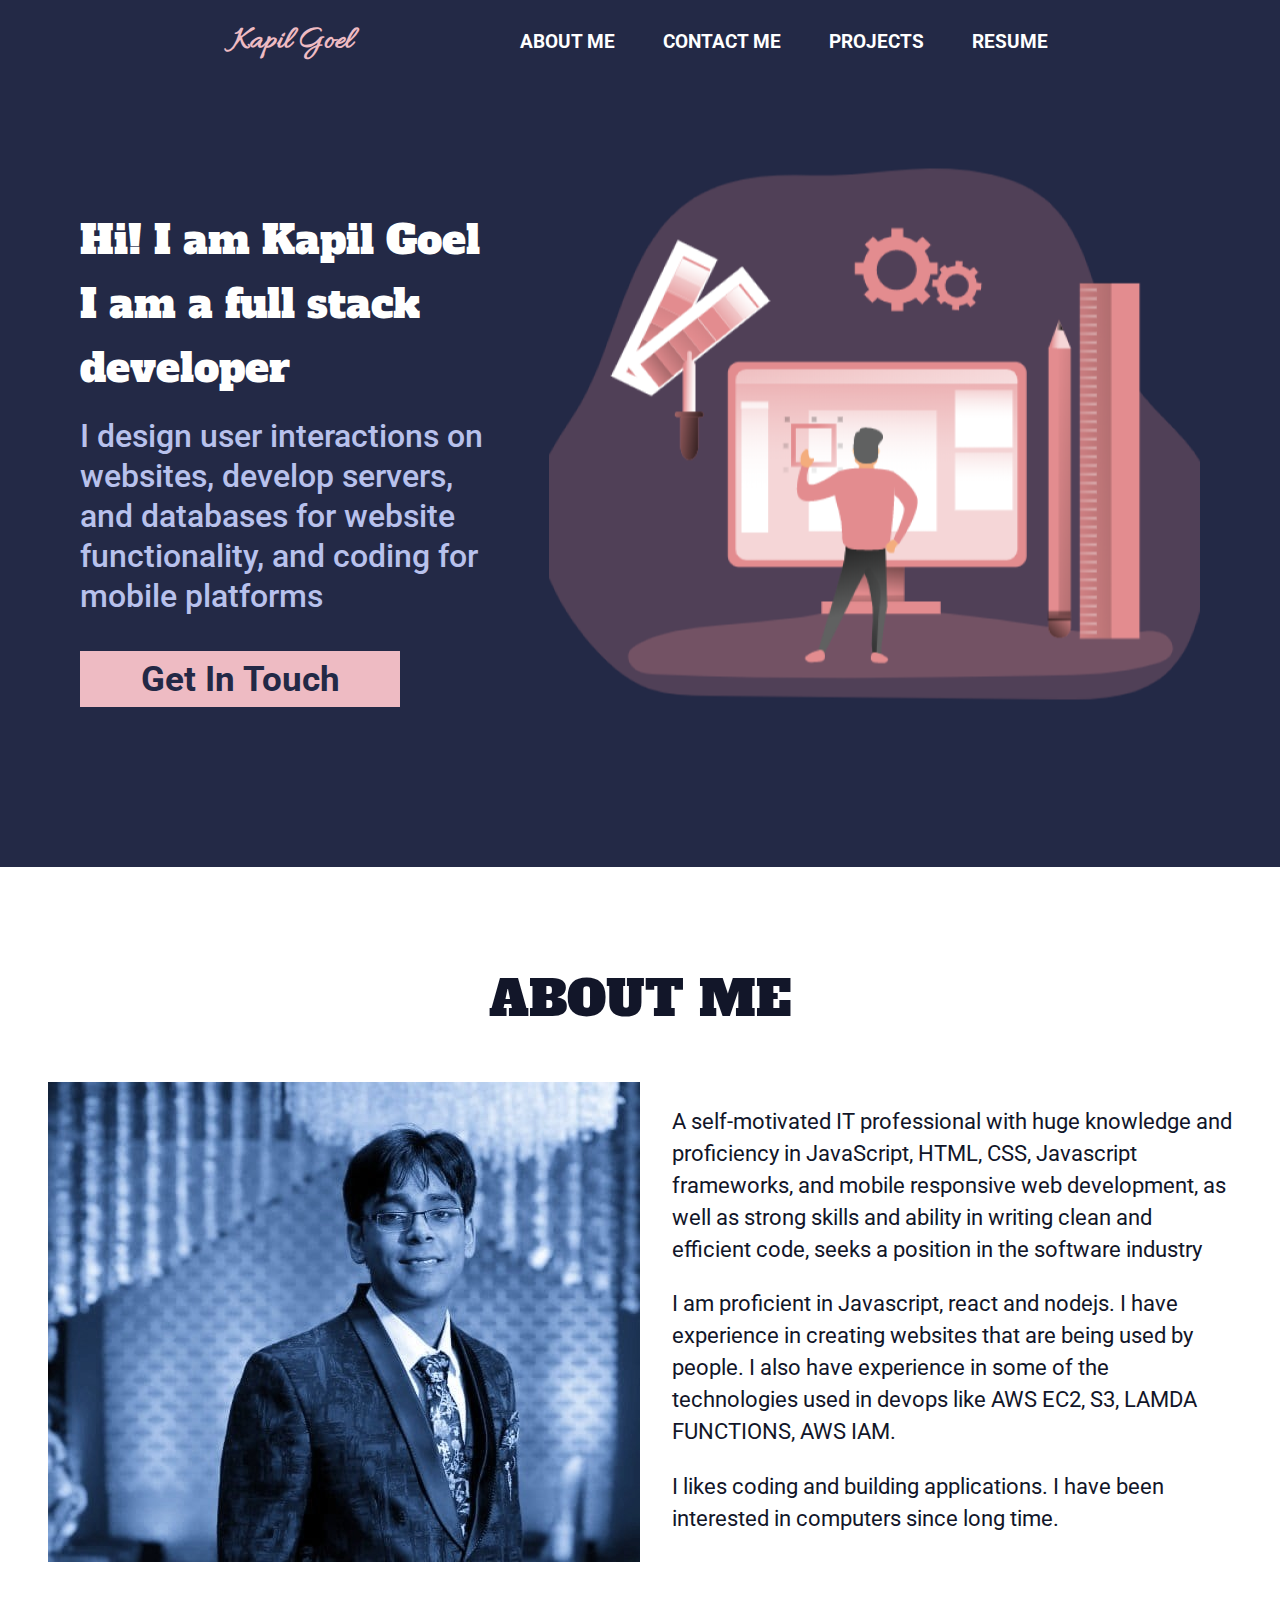
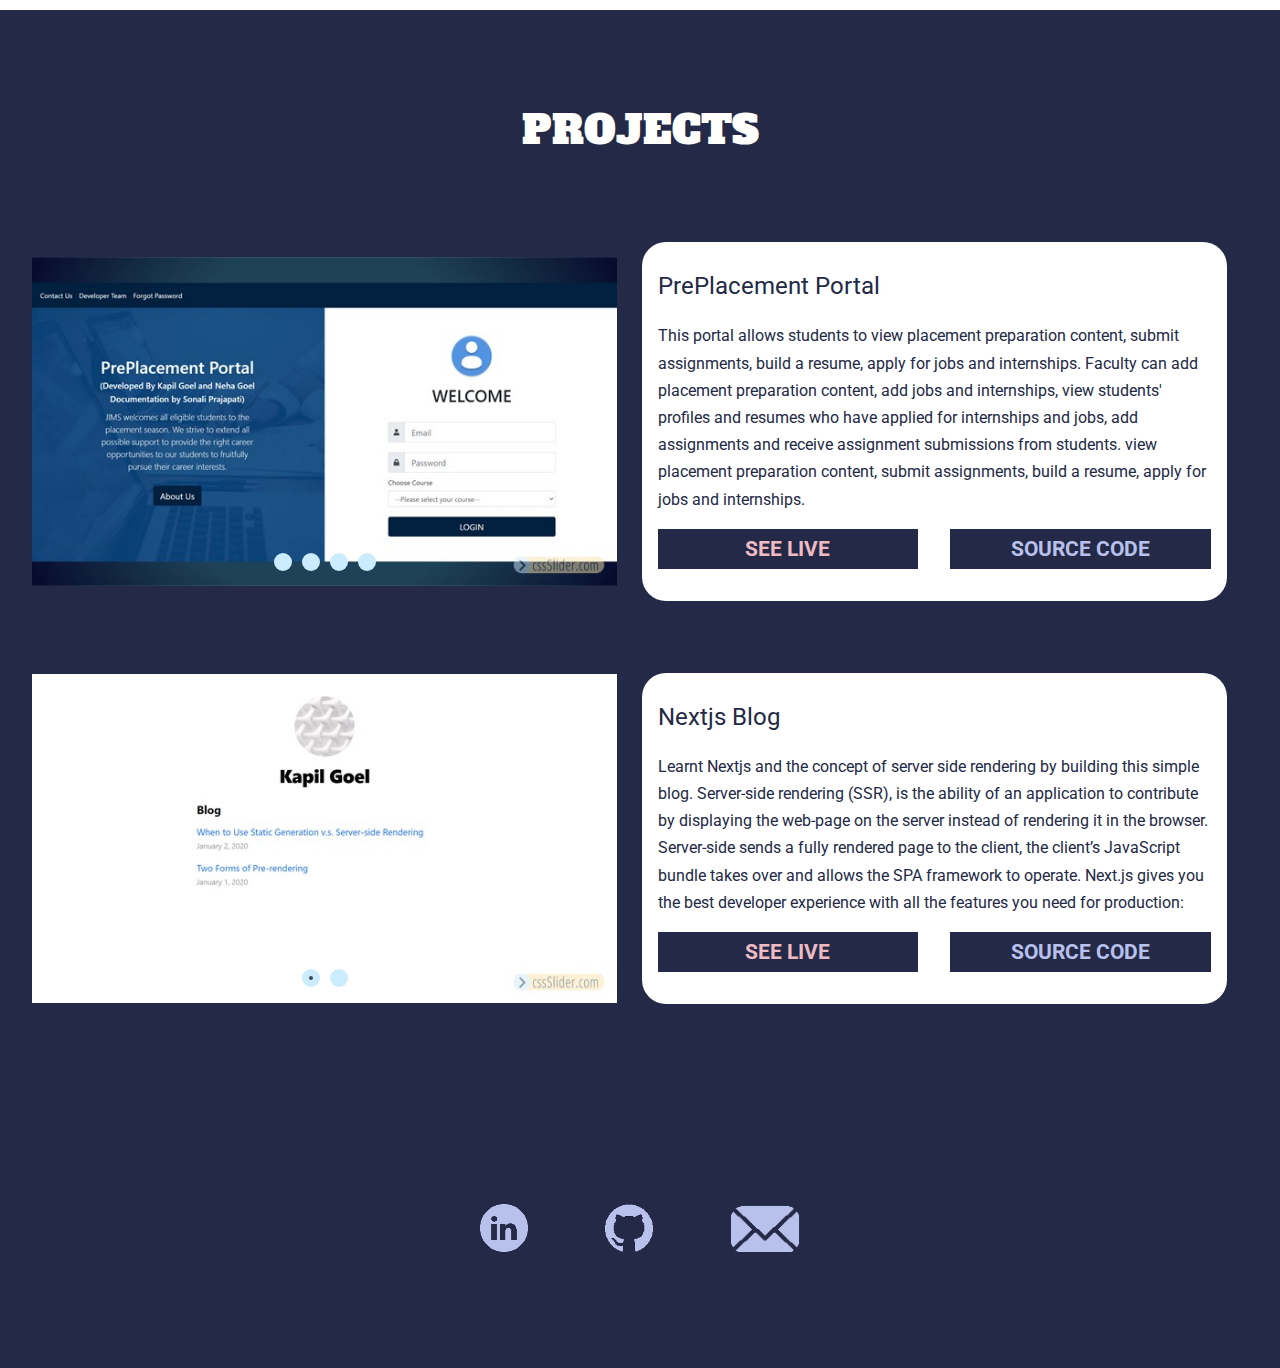
==== commit 0515975f: "Update index.html" ====
--- a/index.html
+++ b/index.html
@@ -59,12 +59,10 @@
             the software industry
           </p>
           <p>
-           Lorem ipsum dolor, sit amet consectetur adipisicing elit. Perspiciatis debitis excepturi, corporis placeat hic id ullam doloremque, voluptatem obcaecati ex quisquam unde corrupti laboriosam nihil natus, ut veniam ea! Dolorum?
-          </p>
+I am proficient in Javascript, react and nodejs. I have experience in creating websites that are being used by people. I also have experience
+in some of the technologies used in devops like AWS EC2, S3, LAMDA FUNCTIONS, AWS IAM.          </p>
           <p>
-            Lorem ipsum dolor, sit amet consectetur adipisicing elit. Perspiciatis debitis excepturi, corporis placeat hic id ullam doloremque, voluptatem obcaecati ex quisquam unde corrupti laboriosam nihil natus, ut veniam ea! Dolorum?
-           </p>
-        </div>
+I likes coding and building applications. I have been interested in computers since long time.
       </div>
     </section>
     <section class="projects" id="projects">
@@ -188,7 +186,7 @@
             Next.js gives you the best developer experience with all the features you need for production: 
           </p>
           <div class="project-buttons">
-          <a href="nextjs-blog-rose-kappa.vercel.app" class="seelive" target="_blank"
+          <a href="https://nextjs-blog-rose-kappa.vercel.app/" class="seelive" target="_blank"
             ><p>SEE LIVE</p></a
           >
           <a href="https://github.com/kapilgoel1/nextjs-blog" class="sourcecode" target="_blank"
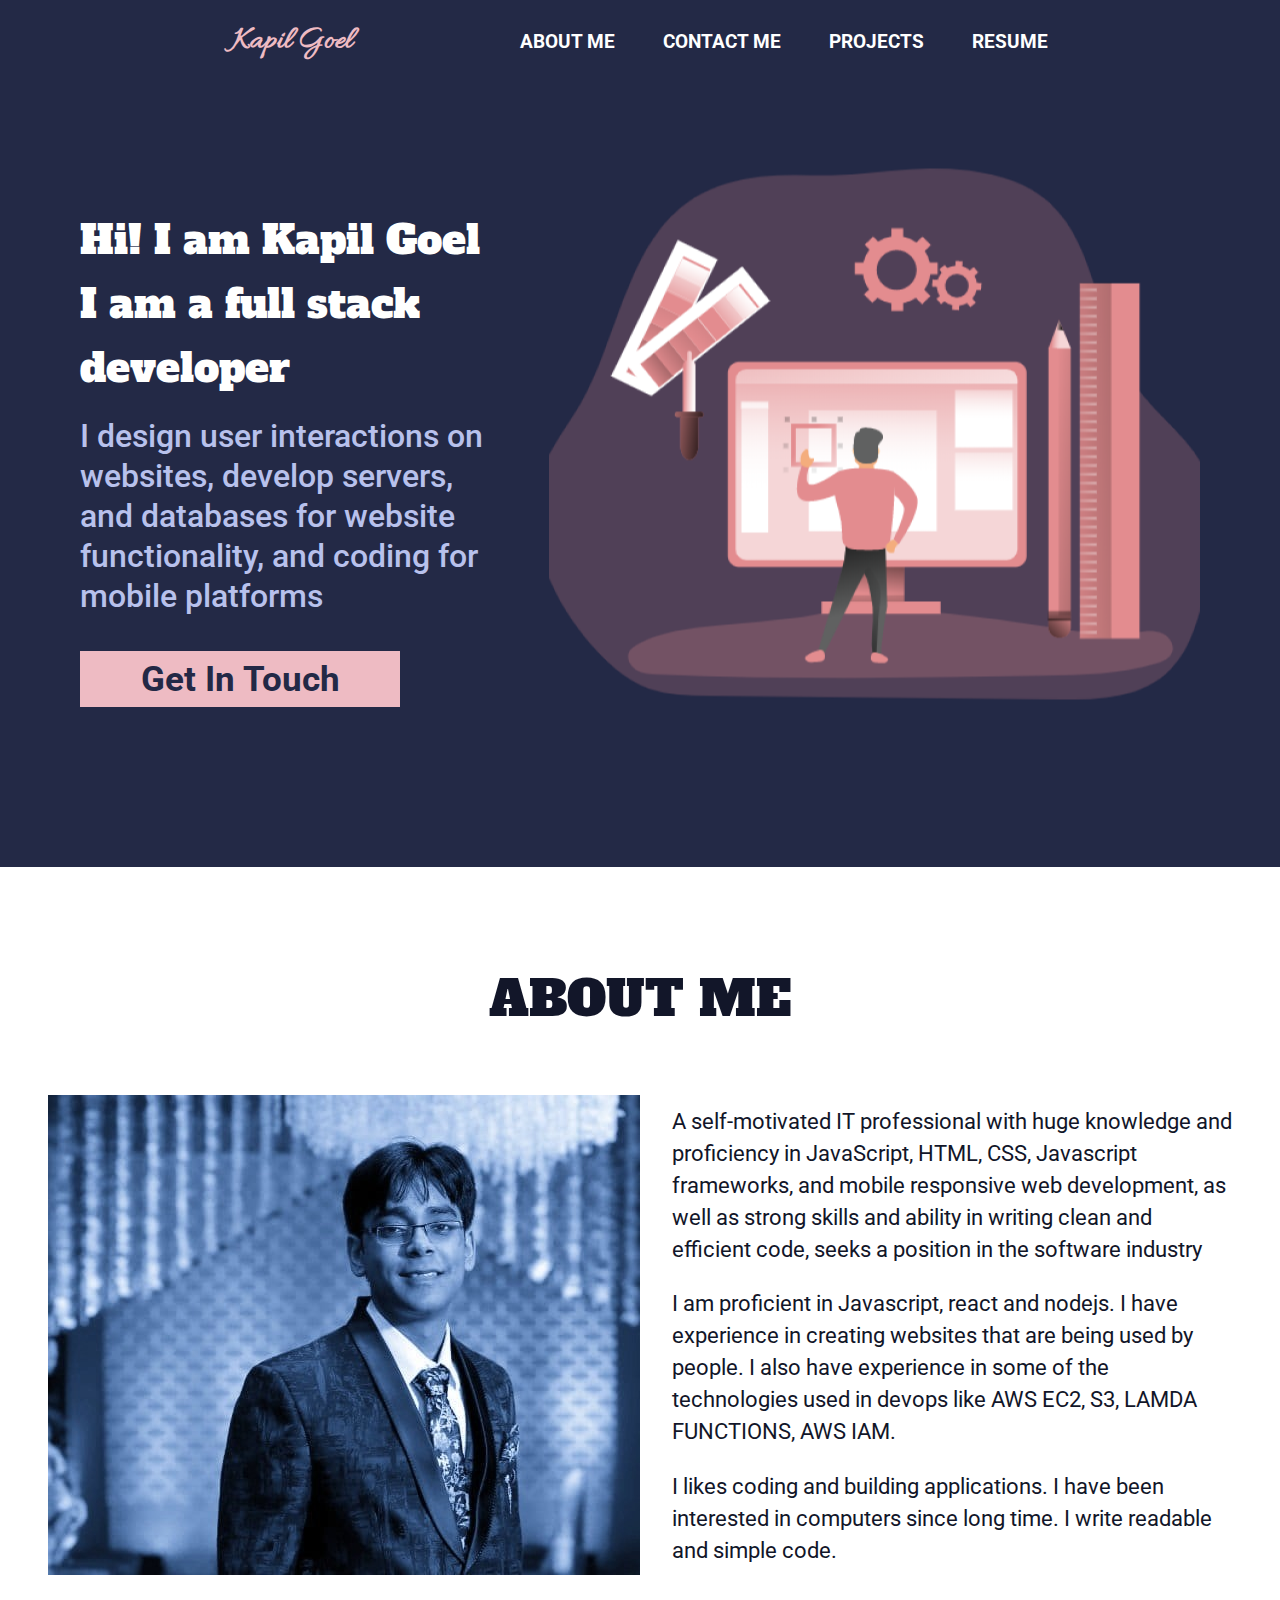
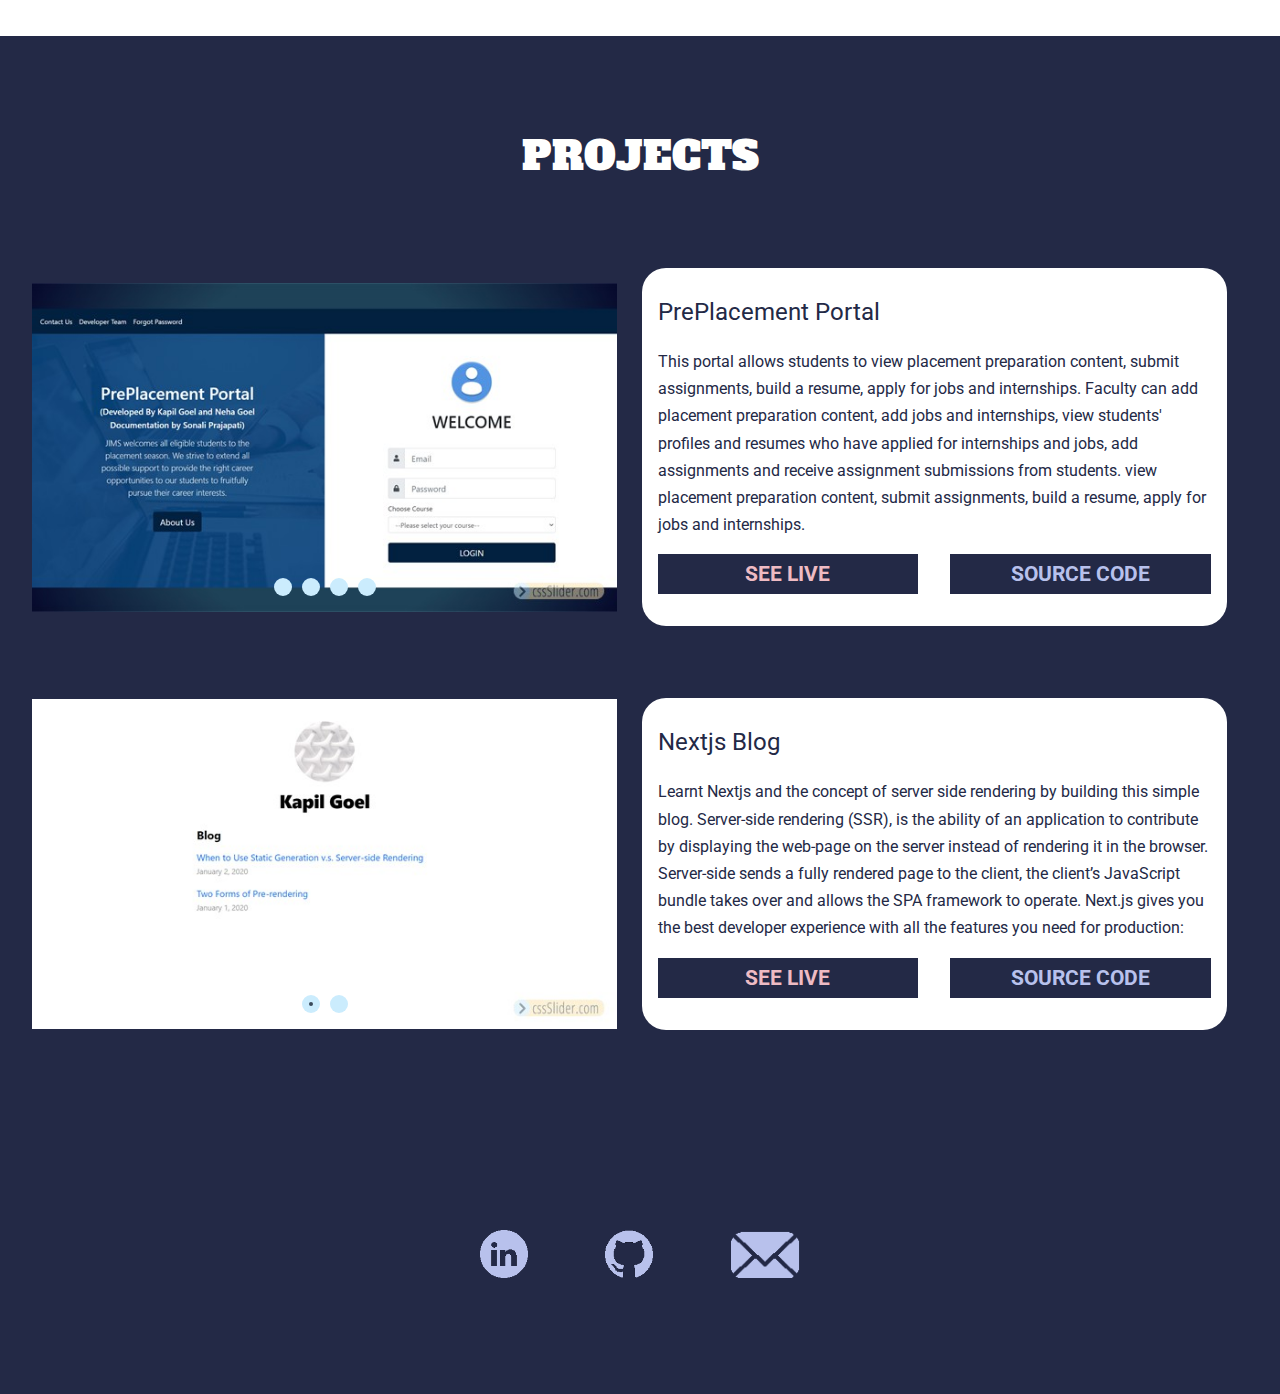
==== commit 3b1a81b9: "Update index.html" ====
--- a/index.html
+++ b/index.html
@@ -62,7 +62,7 @@
 I am proficient in Javascript, react and nodejs. I have experience in creating websites that are being used by people. I also have experience
 in some of the technologies used in devops like AWS EC2, S3, LAMDA FUNCTIONS, AWS IAM.          </p>
           <p>
-I likes coding and building applications. I have been interested in computers since long time.
+I likes coding and building applications. I have been interested in computers since long time. I write readable and simple code. 
       </div>
     </section>
     <section class="projects" id="projects">
